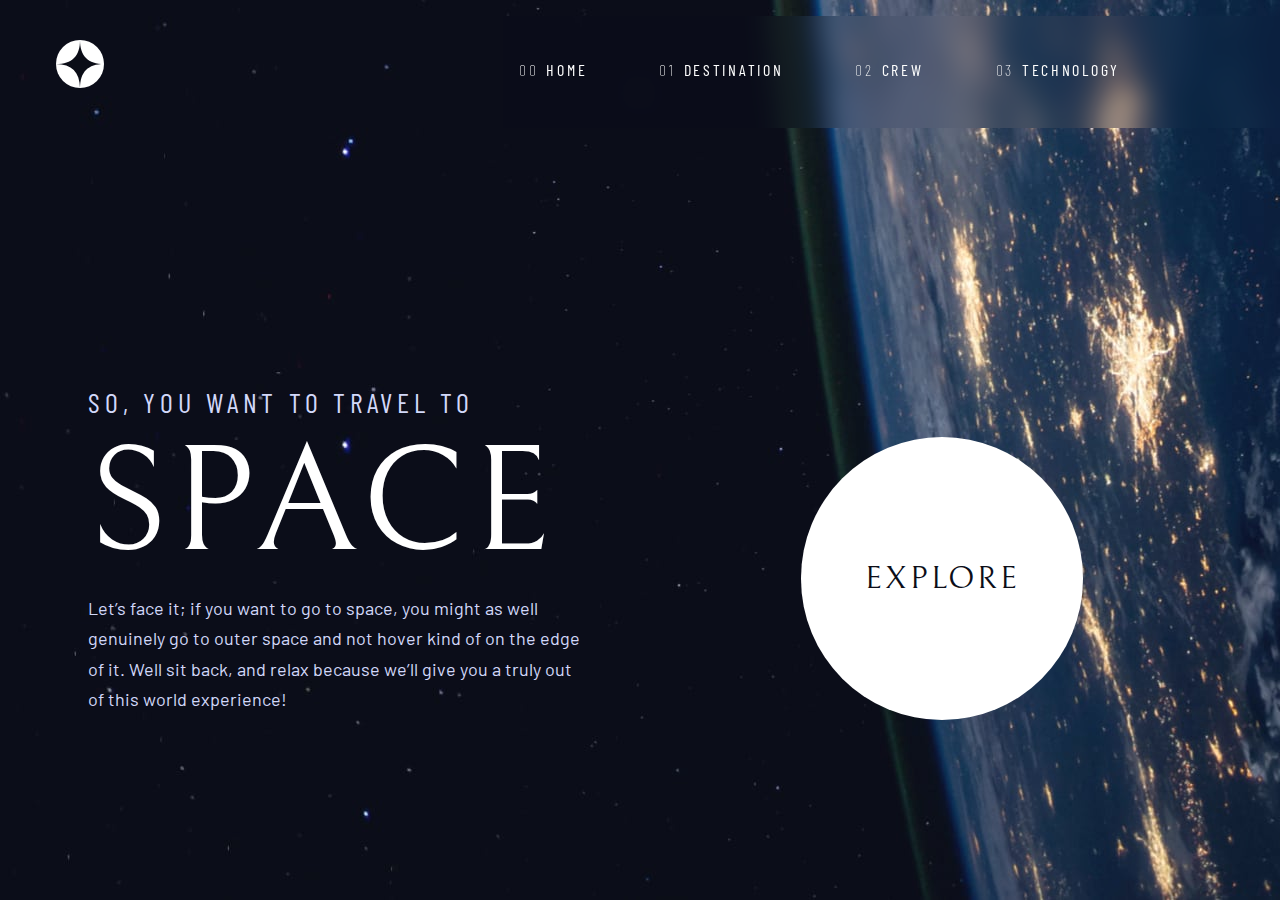
==== index.html @ 7989b6a6 "First commit" ====
<html lang="en">

<head>
  <meta charset="UTF-8" />
  <link rel="preconnect" href="https://fonts.googleapis.com">
  <link rel="preconnect" href="https://fonts.gstatic.com" crossorigin>
  <link
    href="https://fonts.googleapis.com/css2?family=Barlow+Condensed:wght@400;700&family=Bellefair&family=Barlow:wght@400;700&display=swap"
    rel="stylesheet">
  <meta name="viewport" content="width=device-width, initial-scale=1.0" />
  <link rel="stylesheet" href="index.css">
  <link rel="icon" type="image/png" sizes="32x32" href="./assets/favicon-32x32.png">
  <title>Space Tourism Demo Site</title>
  <script src="index.js" defer></script>
</head>

<body class="body-home">
  <a href="#main" class="skip-to-content">Skip to Content</a>
  <header class="primary-header flex">
    <div class="logo-container">
      <a href="index.html"><img class="logo" src="./assets/shared/logo.svg" alt="space tourism logo"></a>
    </div>
    <button class="mobile-nav-toggle" aria-controls="primary-nav" aria-expanded="false"><span class="sr-only">Menu</span></button>
      <nav data-visible="false">
        <ul id="primary-nav" class="primary-nav underline-indicators flex">
          <li><a class="underline-indicator ff-sans-cond fs-300 uppercase letter-spacing-2 txt-white" href="index.html">
            <span aria-hidden="true">00</span>Home</a></li>
          <li><a class="underline-indicator ff-sans-cond fs-300 uppercase letter-spacing-2 txt-white" href="destination.html">
            <span aria-hidden="true">01</span>Destination</a></li>
          <li><a class="underline-indicator ff-sans-cond fs-300 uppercase letter-spacing-2 txt-white" href="crew.html">
            <span aria-hidden="true">02</span>Crew</a></li>
          <li><a class="underline-indicator ff-sans-cond fs-300 uppercase letter-spacing-2 txt-white" href="technology.html">
            <span aria-hidden="true">03</span>Technology</a></li>
        </ul>
      </nav>
  </header>

  <main id="main" class="grid-container grid-container--home">
    <div>
      <h1 class="ff-sans-cond fs-500 uppercase txt-accent letter-spacing-1">
        So, you want to travel to
        <span class="ff-serif fs-900 uppercase txt-white block">Space</span>
      </h1>
      <p class="fs-400 line-height-5 txt-accent">
        Let’s face it; if you want to go to space, you might as well genuinely go to
        outer space and not hover kind of on the edge of it. Well sit back, and relax
        because we’ll give you a truly out of this world experience!
      </p>
    </div>
    <div class="flex">
      <a href="#" class="large-button ff-serif uppercase letter-spacing-2 txt-dark bg-white">Explore</a>
    </div>
  </main>

</body>

</html>
---- index.css ----
/* ------------------------ */
/* Custom properties */
/* ------------------------ */

:root {
  /* colors */
  --clr-dark: 230 35% 7%;
  --clr-light: 231 77% 90%;
  --clr-white: 0 0% 100%;

  /* font-sizes */
  --fs-900: 9.375rem;
  --fs-800: 6.25rem;
  --fs-700: 3.5rem;
  --fs-600: 2rem;
  --fs-500: 1.75rem;
  --fs-400: 1.125rem;
  --fs-300: 1rem;
  --fs-200: 0.875rem;

  /* font-families */
  --ff-serif: "Bellefair", serif;
  --ff-sans-cond: "Barlow Condensed", system-ui, sans-serif;
  --ff-sans-normal: "Barlow", sans-serif;

}

@media (min-width: 35em) {
  :root {
    --fs-900: 9.375rem;
    --fs-800: 5rem;
    --fs-700: 2.5rem;
    --fs-600: 1.5rem;
    --fs-400: 1rem;
  }
}

@media (min-width: 45em) {
  :root {
    /* font-sizes */
    --fs-800: 6.25rem;
    --fs-700: 3.5rem;
    --fs-600: 2rem;
    --fs-400: 1.125rem;
  }
}

/* ------------------------ */
/* Reset */
/* ------------------------ */

/* https://piccalil.li/blog/a-modern-css-reset/ */

/* Box Sizing */
*,
*::before,
*::after {
  box-sizing: border-box;
}

/* Reset margins */

body,
h1,
h2,
h3,
h4,
h5,
p,
figure,
picture {
  margin: 0;
}

h1,
h2,
h3,
h4,
h5,
h6,
p {
  font-weight: 400;
  margin: 5px 0;
}

/* set up the body */
body {
  font-family: var(--ff-sans-normal);
  font-size: var(--fs-400);
  color: hsl( var(--clr-white) );
  background-color: hsl( var(--clr-dark) );
  line-height: 1.5;
  min-height: 100vh;

  display: grid;
  grid-template-rows: min-content 1fr;
  overflow-x: hidden;
}

/* make images easier to work with */
img,
picture {
  max-width: 100%;
  display: block;
}

/* make form elements easier to work with */
input,
button,
textarea,
select {
  font: inherit;
}

/* remove animations for people who've turned them off */
@media (prefers-reduced-motion: reduce) {

  *,
  *::before,
  *::after {
    animation-duration: 0.01ms !important;
    animation-iteration-count: 1 !important;
    transition-duration: 0.01ms !important;
    scroll-behavior: auto !important;
  }
}

/* ------------------------ */
/* Utility Classes */
/* ------------------------ */

.flex {
  display: flex;
  gap: var(--gap, 1rem);
}

.column {
  flex-direction: column;
}

.grid {
  display: grid;
  gap: var(--gap, 1rem);
}

.block {
  display: block;
}

.flow > *:where(:not(:first-child)) {
  margin-top: var(--flow-space, 1rem);
}

.container {
  max-width: 80rem;
  margin-inline: auto;
  padding-inline: 2em;
}

.grid-container {
  text-align: center;
  display: grid;
  padding-inline: 1em;
  place-items: center;
  row-gap: 20%;;
}

.grid-container * {
  max-width: 50ch;
}

@media (min-width: 54rem) {
  .grid-container {
    text-align: left;
    column-gap: (var(--container-gap, 2rem));
    grid-template-columns: minmax(1em, 1fr) minmax(0, 40rem) minmax(0, 40rem) minmax(1em, 1fr);
  }
  .grid-container>*:first-child {
    grid-column: 2;
  }

  .grid-container>*:last-child {
    grid-column: 3;
  }
  .grid-container--home {
    padding-bottom: max(6rem, 20vh);
    align-items: end;
  }
}


/* screen reader only */
.sr-only {
  position: absolute;
  width: 1px;
  height: 1px;
  padding: 0;
  margin: -1px;
  overflow: hidden;
  clip: rect(0, 0, 0, 0);
  white-space: nowrap; /* added line */
  border: 0;
}

.skip-to-content {
  position: absolute;
  background: hsl( var(--clr-white) );
  color: hsl( var(--clr-dark) );
  padding: .5em 1em;
  margin-inline: auto;
  z-index: 9999;
  transform: translateY(-100%);
  transition: transform 400ms ease-in-out;
}

.skip-to-content:focus {
  transform: translateY(0%);
}

/* ------------------------ */
/* colors */
/* ------------------------ */

.bg-dark { background-color: hsl( var(--clr-dark) ); }
.bg-accent { background-color: hsl( var(--clr-light) );}
.bg-white { background-color: hsl( var(--clr-white) );}

.txt-dark { color: hsl( var(--clr-dark) );}
.txt-accent { color: hsl( var(--clr-light) );}
.txt-alpha-50 { color: hsl( var(--clr-light) / .50 );}
.txt-white { color: hsl( var(--clr-white) );}


/* ------------------------ */
/* typography */
/* ------------------------ */
.ff-serif { font-family: var(--ff-serif); }
.ff-sans-cond { font-family: var(--ff-sans-cond); }
.ff-sans-normal { font-family: var(--ff-sans-normal); }

.letter-spacing-1 { letter-spacing: 4.75px; }
.letter-spacing-2 { letter-spacing: 2.7px; }
.letter-spacing-3 { letter-spacing: 2.35px; }

.uppercase { text-transform: uppercase; }

.fs-900 { font-size: var(--fs-900); }
.fs-800 { font-size: var(--fs-800); }
.fs-700 { font-size: var(--fs-700); }
.fs-600 { font-size: var(--fs-600); }
.fs-500 { font-size: var(--fs-500); }
.fs-400 { font-size: var(--fs-400); line-height: 1.7; }
.fs-300 { font-size: var(--fs-300); }
.fs-200 { font-size: var(--fs-200); }

.fs-900,
.fs-800,
.fs-700,
.fs-600 {
  line-height: 1.1;
}

.numbered-title {
  font-family: var(--ff-sans-cond);
  font-size: var(--fs-500);
  text-transform: uppercase;
  letter-spacing: 4.72px;
}

.numbered-title > span {
  font-weight: bold;
  margin-right: .5em;
  color: hsl(var(--clr-white) / .25);
}

/* ------------------------ */
/* Components */
/* ------------------------ */

.large-button {
  display: flex;
  font-size: 2rem;
  margin: 0 auto;
  position: relative;
  align-items: center;
  justify-content: center;
  z-index: 1;
  padding: 0 2em;
  border-radius: 50%;
  aspect-ratio: 1;
  text-decoration: none;
}

.large-button::after {
  content: '';
  position: absolute;
  z-index: -1;
  width: 100%;
  height: 100%;
  border-radius: 50%;
  background-color: hsl(var(--clr-white)/.15);
  opacity: 0;
  transition: opacity 500ms linear, transform 500ms ease-in-out;
}

.large-button:hover::after,
.large-button:focus::after {
  opacity: 1;
  transform: scale(1.5);
}


.underline-indicators > *,
.underline-indicator {
  cursor: pointer;
  padding: var(--underline-gap, 1rem) 0;
  border: 0;
  border-bottom: .2rem solid hsl(var(--clr-white) / 0);
}

.underline-indicators > *:focus,
.underline-indicators > *:hover,
.underline-indicator:hover,
.button-tab:hover {
  border-color: hsl( var(--clr-white) / .5 );
  transition: border-color 500ms ease-in-out;
}

.underline-indicators > .active,
.underline-indicators > [aria-selected="true"] {
  color: hsl( var(--clr-white) );
  border-color: hsl( var(--clr-white) / 1);
}

.button-tabs {
  --gap: 2.5rem;
}

.dot-indicators > *,
.dot-select {
  cursor: pointer;
  border: 0;
  border-radius: 50%;
  aspect-ratio: 1;
  background-color: hsl( var(--clr-white) / .25);
}

.dot-indicators > *:hover,
.dot-select:hover {
  background-color: hsl( var(--clr-white) / .50);
  transition: background-color 500ms ease-in-out;
}

.dot-indicators > *:active,
.dot-indicators > [aria-selected="true"] {
  background-color: hsl( var(--clr-white));
}

.small-button > * {
  cursor: pointer;
  border-radius: 50%;
  max-width: 5rem;
  border: .1rem solid hsl(var(--clr-white) / .25);
  padding: .25rem 0;
  aspect-ratio: 1;
}

.small-button > *:hover,
.num-button:hover,
.small-button > *:focus {
  border: .1rem solid hsl(var(--clr-white) / 1);
  transition: border-color 500ms ease-in-out;
}

.small-button > *:active,
.small-button > [aria-selected="true"]{
  color: hsl( var(--clr-dark) );
  border: .1rem solid hsl(var(--clr-white) / 1);
  background-color: hsl( var(--clr-white) );
}

/* ------------------------ */
/* Navigation */
/* ------------------------ */

.primary-nav {
  --underline-gap: 2.5rem;
  --gap: 4em;
  list-style: none;
  padding: 0;
  margin: 0;
}

.primary-nav a {
  text-decoration: none;
}

.primary-nav a > span {
  margin-right: .5em;
  font-weight: 100;
}

nav {
  display: flex;
  margin: 1rem 0 0 auto;
  padding: 0 10rem 0 1rem;
  background: hsl(var(--clr-dark) / 1);
}

@supports(backdrop-filter: blur(15px)) {
  nav {
    background: hsl(var(--clr-dark) / 0.025);
    -webkit-backdrop-filter: blur(15px);
    backdrop-filter: blur(15px);
  }
}

.mobile-nav-toggle {
  display: none;
}

@media (max-width: 55em) {
  .primary-nav {
    --underline-gap: 1.5rem;
    display: flex;
    flex-direction: column;
    justify-content: start;
    z-index: 2;
    --gap: 0;
  }

  .primary-nav.underline-indicator > active {
    border: 0;
  }

  nav {
    padding: 5rem 10rem 0 2rem;
    min-height: min(100vh);
    margin: 0;
    right: 0;
    position: fixed;
    z-index: 999;
    transform: translateX(100%);
  }

  nav[data-visible="true"] {
    transform: translateX(0%);
    transition: transform 500ms ease-in-out;
  }

  .mobile-nav-toggle {
    display: block;
    position: absolute;
    z-index: 2000;
    right: 3rem;
    top: 3rem;
    background: transparent;
    border: 0;
    background-image: url(./assets/shared/icon-hamburger.svg);
    background-repeat: no-repeat;
    background-position: center;
    width: 1.5rem;
    aspect-ratio: 1;
    cursor: pointer;
  }

  .mobile-nav-toggle[aria-expanded="true"] {
    background-image: url(./assets/shared/icon-close.svg);
  }
}

.logo {
  margin: 2.5rem clamp(1.5rem, 5vw, 3.5rem);
  width: max-content;
  aspect-ratio: 1;
}

/* ------------------------ */
/* PAGE SPECIFIC BACKGROUNDS */
/* ------------------------ */

/* ------------------------ */
/* Home */
/* ------------------------ */

body {
  background-repeat: no-repeat;
  background-size: cover;
}

.body-home {
  background-image: url('./assets/home/background-home-mobile.jpg');
}

@media (min-width: 35rem) {
  .body-home {
      background-image: url('./assets/home/background-home-tablet.jpg');
    }
  }

@media (min-width: 55rem) {
  .body-home {
    background-image: url('./assets/home/background-home-desktop.jpg');
  }
}
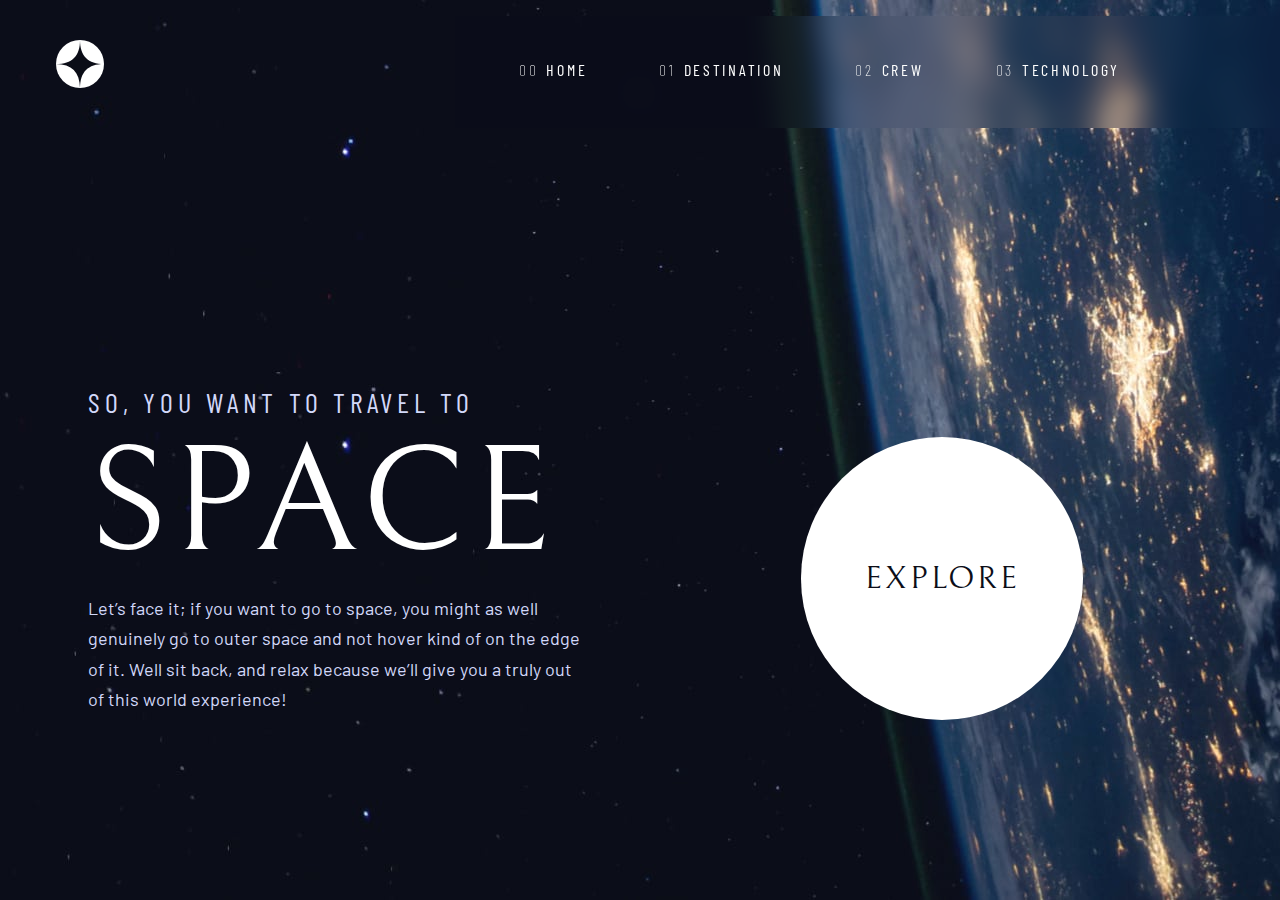
==== commit 53838a21: "crew page start" ====
--- a/index.html
+++ b/index.html
@@ -10,7 +10,7 @@
   <meta name="viewport" content="width=device-width, initial-scale=1.0" />
   <link rel="stylesheet" href="index.css">
   <link rel="icon" type="image/png" sizes="32x32" href="./assets/favicon-32x32.png">
-  <title>Space Tourism Demo Site</title>
+  <title>Space Tourism | Home</title>
   <script src="index.js" defer></script>
 </head>
 
--- a/index.css
+++ b/index.css
@@ -9,8 +9,8 @@
   --clr-white: 0 0% 100%;
 
   /* font-sizes */
-  --fs-900: 9.375rem;
-  --fs-800: 6.25rem;
+  --fs-900: 6.25rem;
+  --fs-800: 5rem;
   --fs-700: 3.5rem;
   --fs-600: 2rem;
   --fs-500: 1.75rem;
@@ -155,37 +155,6 @@
   max-width: 80rem;
   margin-inline: auto;
   padding-inline: 2em;
-}
-
-.grid-container {
-  text-align: center;
-  display: grid;
-  padding-inline: 1em;
-  place-items: center;
-  row-gap: 20%;;
-}
-
-.grid-container * {
-  max-width: 50ch;
-}
-
-@media (min-width: 54rem) {
-  .grid-container {
-    text-align: left;
-    column-gap: (var(--container-gap, 2rem));
-    grid-template-columns: minmax(1em, 1fr) minmax(0, 40rem) minmax(0, 40rem) minmax(1em, 1fr);
-  }
-  .grid-container>*:first-child {
-    grid-column: 2;
-  }
-
-  .grid-container>*:last-child {
-    grid-column: 3;
-  }
-  .grid-container--home {
-    padding-bottom: max(6rem, 20vh);
-    align-items: end;
-  }
 }
 
 
@@ -224,6 +193,7 @@
 .bg-dark { background-color: hsl( var(--clr-dark) ); }
 .bg-accent { background-color: hsl( var(--clr-light) );}
 .bg-white { background-color: hsl( var(--clr-white) );}
+.bg-alpha-50 { background-color: hsl( var(--clr-white) / .50 );}
 
 .txt-dark { color: hsl( var(--clr-dark) );}
 .txt-accent { color: hsl( var(--clr-light) );}
@@ -274,8 +244,15 @@
 }
 
 /* ------------------------ */
-/* Components */
-/* ------------------------ */
+/* COMPONENTS */
+/* ------------------------ */
+.button-tabs {
+  --gap: 2.5rem;
+}
+
+.button-tab {
+  background-color: transparent;
+}
 
 .large-button {
   display: flex;
@@ -309,7 +286,6 @@
   transform: scale(1.5);
 }
 
-
 .underline-indicators > *,
 .underline-indicator {
   cursor: pointer;
@@ -332,9 +308,6 @@
   border-color: hsl( var(--clr-white) / 1);
 }
 
-.button-tabs {
-  --gap: 2.5rem;
-}
 
 .dot-indicators > *,
 .dot-select {
@@ -403,7 +376,7 @@
 nav {
   display: flex;
   margin: 1rem 0 0 auto;
-  padding: 0 10rem 0 1rem;
+  padding: 0 10rem 0 4rem;
   background: hsl(var(--clr-dark) / 1);
 }
 
@@ -467,6 +440,14 @@
   .mobile-nav-toggle[aria-expanded="true"] {
     background-image: url(./assets/shared/icon-close.svg);
   }
+
+  .button-tabs {
+    justify-content: center;
+  }
+
+  .destination-meta {
+    justify-content: center;
+  }
 }
 
 .logo {
@@ -476,9 +457,76 @@
 }
 
 /* ------------------------ */
+/* LAYOUT */
+/* ------------------------ */
+
+
+.grid-container {
+  text-align: center;
+  display: grid;
+  padding-inline: 1em;
+  place-items: center;
+  row-gap: 8%;
+}
+
+.grid-container * {
+  max-width: 50ch;
+}
+
+.grid-right {
+  margin-top: 0;
+  padding-bottom: 10vh;
+}
+
+/* destination layout */
+
+@media (min-width: 54rem) {
+  .grid-container {
+    text-align: left;
+    column-gap: (var(--container-gap, 2rem));
+    grid-template-columns: minmax(1em, 1fr) minmax(0, 40rem) minmax(0, 40rem) minmax(1em, 1fr);
+  }
+
+  .grid-container>*:first-child {
+    grid-column: 2;
+  }
+
+  .grid-container>*:last-child {
+    grid-column: 3;
+  }
+
+  .grid-container--home {
+    padding-bottom: max(6rem, 20vh);
+    align-items: end;
+  }
+
+  .grid-container--destination {
+    padding-top: 6rem;
+    padding-bottom:0;
+    align-items: start;
+  }
+
+  .grid-container--crew {
+    padding-top: 6rem;
+    padding-bottom: 0;
+    align-items: start;
+  }
+
+  .grid-right {
+    padding-top: 10rem;
+    padding-bottom: auto;
+  }
+}
+
+/* crew layout */
+
+.crew-title {
+  display: inline;
+}
+
+/* ------------------------ */
 /* PAGE SPECIFIC BACKGROUNDS */
 /* ------------------------ */
-
 /* ------------------------ */
 /* Home */
 /* ------------------------ */
@@ -490,16 +538,51 @@
 
 .body-home {
   background-image: url('./assets/home/background-home-mobile.jpg');
+}
+
+.body-destination {
+  background-image: url('./assets/destination/background-destination-mobile.jpg')
+}
+
+.body-crew {
+  background-image: url('./assets/crew/background-crew-desktop.jpg')
 }
 
 @media (min-width: 35rem) {
   .body-home {
       background-image: url('./assets/home/background-home-tablet.jpg');
     }
-  }
+
+  .body-destination {
+      background-image: url('./assets/destination/background-destination-tablet.jpg');
+    }
+
+  .body-crew {
+      background-image: url('./assets/crew/background-crew-tablet.jpg')
+    }
+  }
+
 
 @media (min-width: 55rem) {
   .body-home {
     background-image: url('./assets/home/background-home-desktop.jpg');
   }
+  .body-destination {
+    background-image: url('./assets/destination/background-destination-desktop.jpg');
+  }
+  .body-crew {
+    background-image: url('./assets/crew/background-crew-desktop.jpg')
+  }
+}
+
+.planet-img {
+  margin: 5rem auto 0rem auto;
+  max-width: 60vw;
+}
+
+.crew-img {
+  max-width: min(70vw, 100%);
+  position: fixed;
+  bottom: 0;
+  right: 10%;
 }